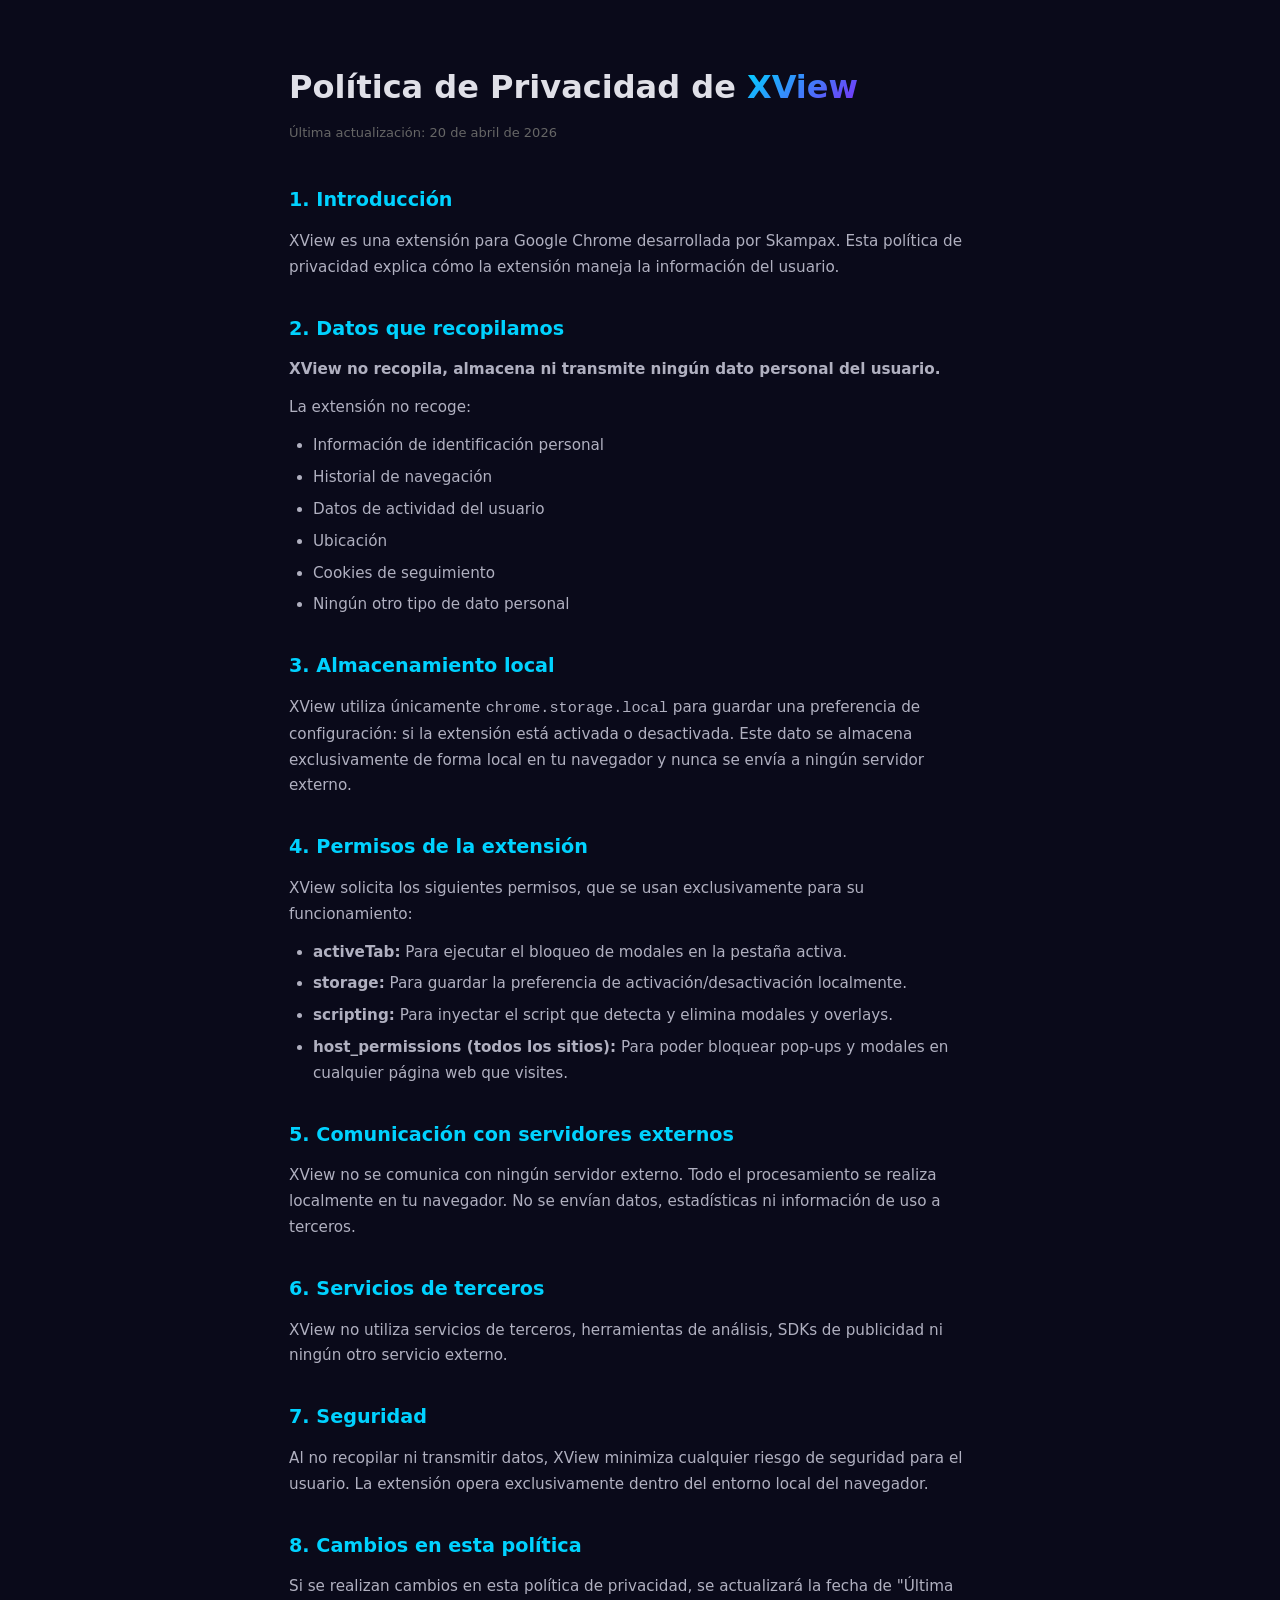
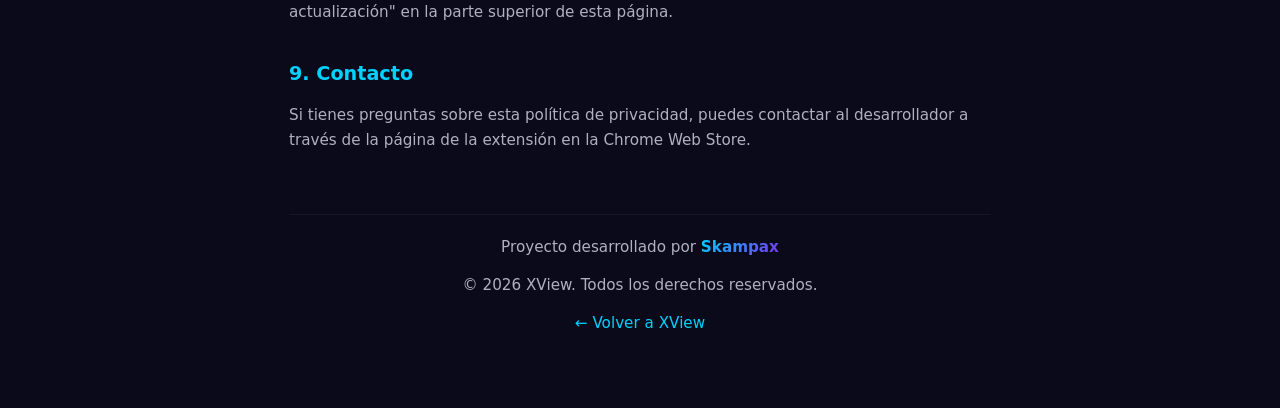
==== privacy.html @ 77d1e12d "Agregar pagina de politica de privacidad" ====
<!DOCTYPE html>
<html lang="es">
<head>
  <meta charset="UTF-8">
  <meta name="viewport" content="width=device-width, initial-scale=1.0">
  <title>Política de Privacidad — XView</title>
  <style>
    * { margin: 0; padding: 0; box-sizing: border-box; }
    body {
      font-family: 'Segoe UI', system-ui, sans-serif;
      background: #0a0a1a;
      color: #e0e0e8;
      line-height: 1.7;
    }
    .container {
      max-width: 750px;
      margin: 0 auto;
      padding: 60px 24px;
    }
    h1 {
      font-size: 2rem;
      font-weight: 800;
      margin-bottom: 8px;
    }
    h1 span {
      background: linear-gradient(135deg, #00d2ff, #7b2ff7);
      -webkit-background-clip: text;
      -webkit-text-fill-color: transparent;
    }
    .updated {
      font-size: 13px;
      color: #666;
      margin-bottom: 40px;
    }
    h2 {
      font-size: 1.2rem;
      color: #00d2ff;
      margin: 32px 0 12px;
    }
    p, li {
      font-size: 0.95rem;
      color: #b0b0c0;
      margin-bottom: 12px;
    }
    ul {
      padding-left: 24px;
      margin-bottom: 12px;
    }
    li { margin-bottom: 6px; }
    a {
      color: #00d2ff;
      text-decoration: none;
    }
    a:hover { text-decoration: underline; }
    .footer {
      margin-top: 60px;
      padding-top: 20px;
      border-top: 1px solid rgba(255,255,255,0.05);
      text-align: center;
      font-size: 12px;
      color: #555;
    }
    .footer strong {
      background: linear-gradient(135deg, #00d2ff, #7b2ff7);
      -webkit-background-clip: text;
      -webkit-text-fill-color: transparent;
    }
  </style>
</head>
<body>
  <div class="container">
    <h1>Política de Privacidad de <span>XView</span></h1>
    <p class="updated">Última actualización: 20 de abril de 2026</p>

    <h2>1. Introducción</h2>
    <p>XView es una extensión para Google Chrome desarrollada por Skampax. Esta política de privacidad explica cómo la extensión maneja la información del usuario.</p>

    <h2>2. Datos que recopilamos</h2>
    <p><strong>XView no recopila, almacena ni transmite ningún dato personal del usuario.</strong></p>
    <p>La extensión no recoge:</p>
    <ul>
      <li>Información de identificación personal</li>
      <li>Historial de navegación</li>
      <li>Datos de actividad del usuario</li>
      <li>Ubicación</li>
      <li>Cookies de seguimiento</li>
      <li>Ningún otro tipo de dato personal</li>
    </ul>

    <h2>3. Almacenamiento local</h2>
    <p>XView utiliza únicamente <code>chrome.storage.local</code> para guardar una preferencia de configuración: si la extensión está activada o desactivada. Este dato se almacena exclusivamente de forma local en tu navegador y nunca se envía a ningún servidor externo.</p>

    <h2>4. Permisos de la extensión</h2>
    <p>XView solicita los siguientes permisos, que se usan exclusivamente para su funcionamiento:</p>
    <ul>
      <li><strong>activeTab:</strong> Para ejecutar el bloqueo de modales en la pestaña activa.</li>
      <li><strong>storage:</strong> Para guardar la preferencia de activación/desactivación localmente.</li>
      <li><strong>scripting:</strong> Para inyectar el script que detecta y elimina modales y overlays.</li>
      <li><strong>host_permissions (todos los sitios):</strong> Para poder bloquear pop-ups y modales en cualquier página web que visites.</li>
    </ul>

    <h2>5. Comunicación con servidores externos</h2>
    <p>XView no se comunica con ningún servidor externo. Todo el procesamiento se realiza localmente en tu navegador. No se envían datos, estadísticas ni información de uso a terceros.</p>

    <h2>6. Servicios de terceros</h2>
    <p>XView no utiliza servicios de terceros, herramientas de análisis, SDKs de publicidad ni ningún otro servicio externo.</p>

    <h2>7. Seguridad</h2>
    <p>Al no recopilar ni transmitir datos, XView minimiza cualquier riesgo de seguridad para el usuario. La extensión opera exclusivamente dentro del entorno local del navegador.</p>

    <h2>8. Cambios en esta política</h2>
    <p>Si se realizan cambios en esta política de privacidad, se actualizará la fecha de "Última actualización" en la parte superior de esta página.</p>

    <h2>9. Contacto</h2>
    <p>Si tienes preguntas sobre esta política de privacidad, puedes contactar al desarrollador a través de la página de la extensión en la Chrome Web Store.</p>

    <div class="footer">
      <p>Proyecto desarrollado por <strong>Skampax</strong></p>
      <p>&copy; 2026 XView. Todos los derechos reservados.</p>
      <p style="margin-top: 8px;"><a href="index.html">← Volver a XView</a></p>
    </div>
  </div>
</body>
</html>
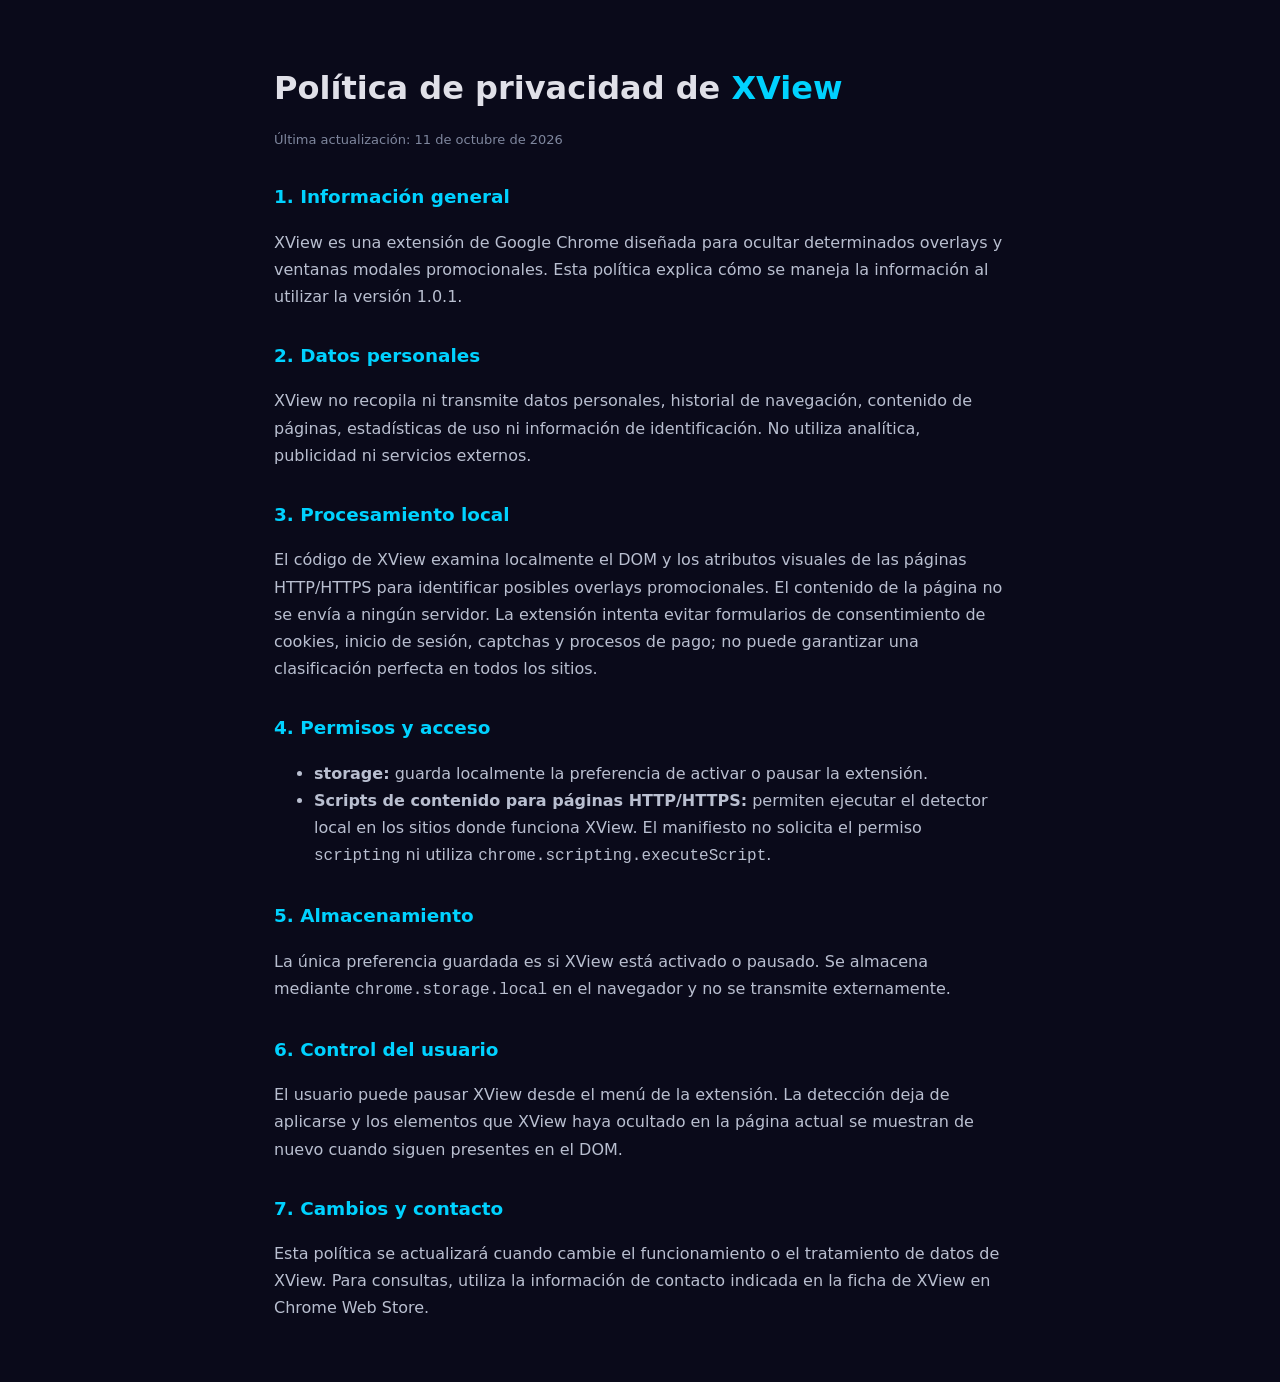
==== commit c4eb73b6: "Revise privacy policy and improve formatting Updated privacy policy content and formatting." ====
--- a/privacy.html
+++ b/privacy.html
@@ -1,124 +1,35 @@
-<!DOCTYPE html>
+<!doctype html>
 <html lang="es">
 <head>
-  <meta charset="UTF-8">
-  <meta name="viewport" content="width=device-width, initial-scale=1.0">
-  <title>Política de Privacidad — XView</title>
+  <meta charset="utf-8">
+  <meta name="viewport" content="width=device-width, initial-scale=1">
+  <title>Política de privacidad — XView</title>
   <style>
-    * { margin: 0; padding: 0; box-sizing: border-box; }
-    body {
-      font-family: 'Segoe UI', system-ui, sans-serif;
-      background: #0a0a1a;
-      color: #e0e0e8;
-      line-height: 1.7;
-    }
-    .container {
-      max-width: 750px;
-      margin: 0 auto;
-      padding: 60px 24px;
-    }
-    h1 {
-      font-size: 2rem;
-      font-weight: 800;
-      margin-bottom: 8px;
-    }
-    h1 span {
-      background: linear-gradient(135deg, #00d2ff, #7b2ff7);
-      -webkit-background-clip: text;
-      -webkit-text-fill-color: transparent;
-    }
-    .updated {
-      font-size: 13px;
-      color: #666;
-      margin-bottom: 40px;
-    }
-    h2 {
-      font-size: 1.2rem;
-      color: #00d2ff;
-      margin: 32px 0 12px;
-    }
-    p, li {
-      font-size: 0.95rem;
-      color: #b0b0c0;
-      margin-bottom: 12px;
-    }
-    ul {
-      padding-left: 24px;
-      margin-bottom: 12px;
-    }
-    li { margin-bottom: 6px; }
-    a {
-      color: #00d2ff;
-      text-decoration: none;
-    }
-    a:hover { text-decoration: underline; }
-    .footer {
-      margin-top: 60px;
-      padding-top: 20px;
-      border-top: 1px solid rgba(255,255,255,0.05);
-      text-align: center;
-      font-size: 12px;
-      color: #555;
-    }
-    .footer strong {
-      background: linear-gradient(135deg, #00d2ff, #7b2ff7);
-      -webkit-background-clip: text;
-      -webkit-text-fill-color: transparent;
-    }
+    *{box-sizing:border-box}body{margin:0;background:#0a0a1a;color:#e0e0e8;font:16px/1.7 system-ui,-apple-system,"Segoe UI",sans-serif}
+    main{max-width:780px;margin:auto;padding:48px 24px}h1{line-height:1.2}h1 span{color:#00d2ff}h2{margin-top:30px;color:#00d2ff;font-size:1.15rem}p,li{color:#b9bfd0}a{color:#00d2ff}.updated{color:#7f879e;font-size:13px}
   </style>
 </head>
 <body>
-  <div class="container">
-    <h1>Política de Privacidad de <span>XView</span></h1>
-    <p class="updated">Última actualización: 20 de abril de 2026</p>
-
-    <h2>1. Introducción</h2>
-    <p>XView es una extensión para Google Chrome desarrollada por Skampax. Esta política de privacidad explica cómo la extensión maneja la información del usuario.</p>
-
-    <h2>2. Datos que recopilamos</h2>
-    <p><strong>XView no recopila, almacena ni transmite ningún dato personal del usuario.</strong></p>
-    <p>La extensión no recoge:</p>
-    <ul>
-      <li>Información de identificación personal</li>
-      <li>Historial de navegación</li>
-      <li>Datos de actividad del usuario</li>
-      <li>Ubicación</li>
-      <li>Cookies de seguimiento</li>
-      <li>Ningún otro tipo de dato personal</li>
-    </ul>
-
-    <h2>3. Almacenamiento local</h2>
-    <p>XView utiliza únicamente <code>chrome.storage.local</code> para guardar una preferencia de configuración: si la extensión está activada o desactivada. Este dato se almacena exclusivamente de forma local en tu navegador y nunca se envía a ningún servidor externo.</p>
-
-    <h2>4. Permisos de la extensión</h2>
-    <p>XView solicita los siguientes permisos, que se usan exclusivamente para su funcionamiento:</p>
-    <ul>
-      <li><strong>activeTab:</strong> Para ejecutar el bloqueo de modales en la pestaña activa.</li>
-      <li><strong>storage:</strong> Para guardar la preferencia de activación/desactivación localmente.</li>
-      <li><strong>scripting:</strong> Para inyectar el script que detecta y elimina modales y overlays.</li>
-      <li><strong>host_permissions (todos los sitios):</strong> Para poder bloquear pop-ups y modales en cualquier página web que visites.</li>
-    </ul>
-
-    <h2>5. Comunicación con servidores externos</h2>
-    <p>XView no se comunica con ningún servidor externo. Todo el procesamiento se realiza localmente en tu navegador. No se envían datos, estadísticas ni información de uso a terceros.</p>
-
-    <h2>6. Servicios de terceros</h2>
-    <p>XView no utiliza servicios de terceros, herramientas de análisis, SDKs de publicidad ni ningún otro servicio externo.</p>
-
-    <h2>7. Seguridad</h2>
-    <p>Al no recopilar ni transmitir datos, XView minimiza cualquier riesgo de seguridad para el usuario. La extensión opera exclusivamente dentro del entorno local del navegador.</p>
-
-    <h2>8. Cambios en esta política</h2>
-    <p>Si se realizan cambios en esta política de privacidad, se actualizará la fecha de "Última actualización" en la parte superior de esta página.</p>
-
-    <h2>9. Contacto</h2>
-    <p>Si tienes preguntas sobre esta política de privacidad, puedes contactar al desarrollador a través de la página de la extensión en la Chrome Web Store.</p>
-
-    <div class="footer">
-      <p>Proyecto desarrollado por <strong>Skampax</strong></p>
-      <p>&copy; 2026 XView. Todos los derechos reservados.</p>
-      <p style="margin-top: 8px;"><a href="index.html">← Volver a XView</a></p>
-    </div>
-  </div>
+<main>
+  <h1>Política de privacidad de <span>XView</span></h1>
+  <p class="updated">Última actualización: 11 de octubre de 2026</p>
+  <h2>1. Información general</h2>
+  <p>XView es una extensión de Google Chrome diseñada para ocultar determinados overlays y ventanas modales promocionales. Esta política explica cómo se maneja la información al utilizar la versión 1.0.1.</p>
+  <h2>2. Datos personales</h2>
+  <p>XView no recopila ni transmite datos personales, historial de navegación, contenido de páginas, estadísticas de uso ni información de identificación. No utiliza analítica, publicidad ni servicios externos.</p>
+  <h2>3. Procesamiento local</h2>
+  <p>El código de XView examina localmente el DOM y los atributos visuales de las páginas HTTP/HTTPS para identificar posibles overlays promocionales. El contenido de la página no se envía a ningún servidor. La extensión intenta evitar formularios de consentimiento de cookies, inicio de sesión, captchas y procesos de pago; no puede garantizar una clasificación perfecta en todos los sitios.</p>
+  <h2>4. Permisos y acceso</h2>
+  <ul>
+    <li><strong>storage:</strong> guarda localmente la preferencia de activar o pausar la extensión.</li>
+    <li><strong>Scripts de contenido para páginas HTTP/HTTPS:</strong> permiten ejecutar el detector local en los sitios donde funciona XView. El manifiesto no solicita el permiso <code>scripting</code> ni utiliza <code>chrome.scripting.executeScript</code>.</li>
+  </ul>
+  <h2>5. Almacenamiento</h2>
+  <p>La única preferencia guardada es si XView está activado o pausado. Se almacena mediante <code>chrome.storage.local</code> en el navegador y no se transmite externamente.</p>
+  <h2>6. Control del usuario</h2>
+  <p>El usuario puede pausar XView desde el menú de la extensión. La detección deja de aplicarse y los elementos que XView haya ocultado en la página actual se muestran de nuevo cuando siguen presentes en el DOM.</p>
+  <h2>7. Cambios y contacto</h2>
+  <p>Esta política se actualizará cuando cambie el funcionamiento o el tratamiento de datos de XView. Para consultas, utiliza la información de contacto indicada en la ficha de XView en Chrome Web Store.</p>
+</main>
 </body>
 </html>
